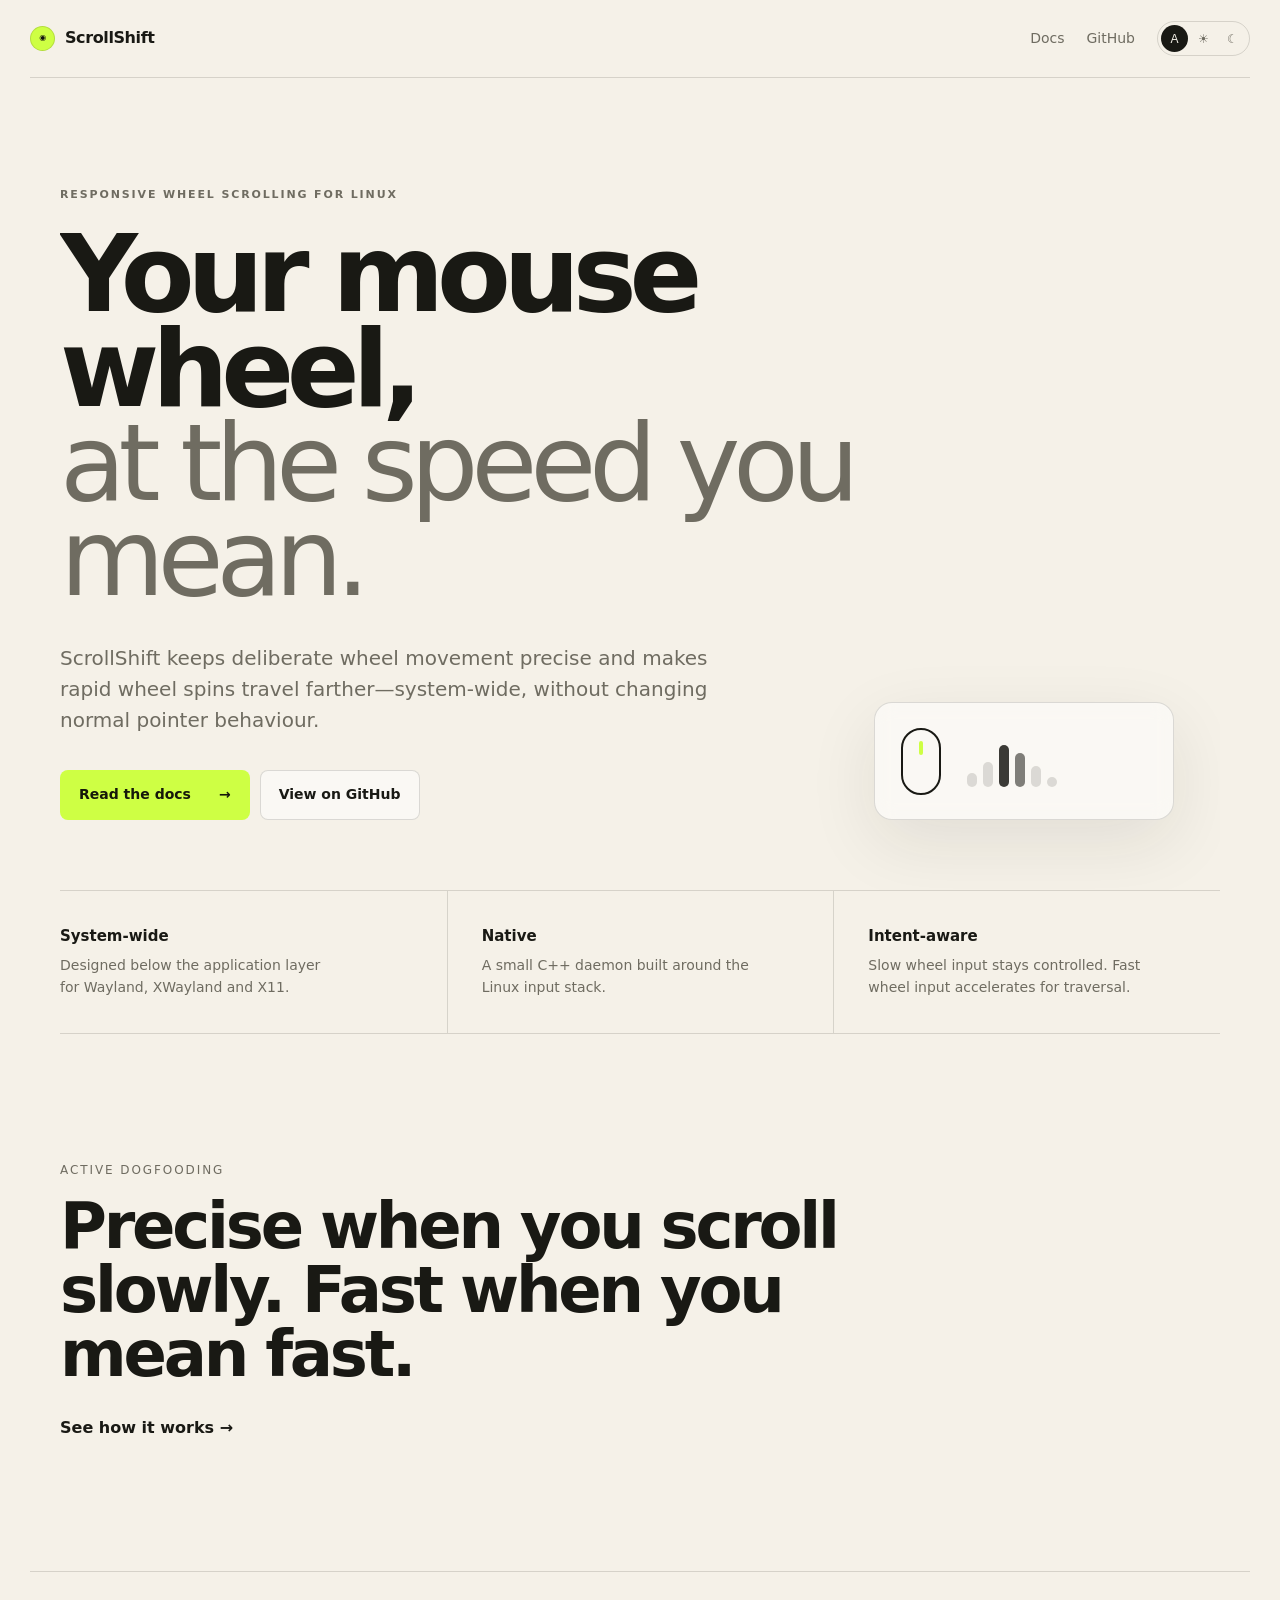
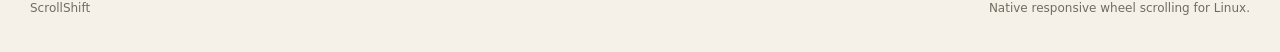
==== index.html @ bf01eac5 "initial commit" ====
<!doctype html>
<html lang="en" data-theme="system">
<head>
	<meta charset="utf-8">
	<meta name="viewport" content="width=device-width, initial-scale=1">
	<meta name="color-scheme" content="light dark">
	<meta name="theme-color" content="#f5f1e8" media="(prefers-color-scheme: light)">
	<meta name="theme-color" content="#11110f" media="(prefers-color-scheme: dark)">
	<meta name="description" content="ScrollShift brings responsive, velocity-sensitive mouse-wheel scrolling to Linux.">
	<link rel="icon" href="assets/favicon.svg" type="image/svg+xml">
	<link rel="stylesheet" href="assets/css/style.css">
	<script>document.documentElement.dataset.theme=localStorage.getItem('scrollshift-theme')||'system';</script>
	<title>Smooth scrolling for Linux · ScrollShift</title>
</head>
<body>
	<header class="site-header">
		<a class="brand" href="./" aria-label="ScrollShift home"><span class="brand-mark" aria-hidden="true">◉</span><span>ScrollShift</span></a>
		<nav class="site-nav" aria-label="Primary">
			<a href="docs/index.html">Docs</a>
			<a href="https://github.com/ScrollShift/ScrollShift">GitHub</a>
			<div class="theme-control" role="group" aria-label="Theme">
				<button type="button" data-theme-choice="system" aria-label="Use system theme">A</button>
				<button type="button" data-theme-choice="light" aria-label="Use light theme">☀</button>
				<button type="button" data-theme-choice="dark" aria-label="Use dark theme">☾</button>
			</div>
		</nav>
	</header>
	<main>
		<section class="hero shell">
			<p class="eyebrow">Responsive wheel scrolling for Linux</p>
			<h1>Your mouse wheel,<br><em>at the speed you mean.</em></h1>
			<p class="lede">ScrollShift keeps deliberate wheel movement precise and makes rapid wheel spins travel farther—system-wide, without changing normal pointer behaviour.</p>
			<div class="hero-actions">
				<a class="button primary" href="docs/index.html">Read the docs <span>→</span></a>
				<a class="button secondary" href="https://github.com/ScrollShift/ScrollShift">View on GitHub</a>
			</div>
			<div class="scroll-demo" aria-hidden="true">
				<div class="wheel"><span></span></div>
				<div class="demo-track"><i></i><i></i><i></i><i></i><i></i><i></i></div>
			</div>
		</section>
		<section class="proof shell" aria-label="ScrollShift principles">
			<article><strong>System-wide</strong><span>Designed below the application layer for Wayland, XWayland and X11.</span></article>
			<article><strong>Native</strong><span>A small C++ daemon built around the Linux input stack.</span></article>
			<article><strong>Intent-aware</strong><span>Slow wheel input stays controlled. Fast wheel input accelerates for traversal.</span></article>
		</section>
		<section class="closing shell">
			<p>Active dogfooding</p>
			<h2>Precise when you scroll slowly. Fast when you mean fast.</h2>
			<a href="docs/architecture.html">See how it works →</a>
		</section>
	</main>
	<footer class="site-footer"><span>ScrollShift</span><span>Native responsive wheel scrolling for Linux.</span></footer>
	<script src="assets/js/script.js"></script>
</body>
</html>
---- assets/css/style.css ----
:root {
  --bg: #f5f1e8; --surface: rgba(255,255,255,.52); --text: #191914; --muted: #6f6c61;
  --line: rgba(25,25,20,.14); --accent: #ceff44; --accent-ink: #15180a; --code: #e9e4d9;
  --shadow: 0 22px 70px rgba(37,33,22,.09); color-scheme: light;
}
:root[data-theme="dark"] { --bg:#11110f;--surface:rgba(255,255,255,.045);--text:#f3efe5;--muted:#aaa69b;--line:rgba(255,255,255,.13);--accent:#ceff44;--accent-ink:#101208;--code:#1a1a17;--shadow:0 22px 70px rgba(0,0,0,.25);color-scheme:dark; }
@media (prefers-color-scheme: dark) { :root[data-theme="system"] { --bg:#11110f;--surface:rgba(255,255,255,.045);--text:#f3efe5;--muted:#aaa69b;--line:rgba(255,255,255,.13);--accent:#ceff44;--accent-ink:#101208;--code:#1a1a17;--shadow:0 22px 70px rgba(0,0,0,.25);color-scheme:dark; } }
*{box-sizing:border-box} html{background:var(--bg);scroll-behavior:smooth} body{margin:0;color:var(--text);background:var(--bg);font-family:Inter,ui-sans-serif,system-ui,-apple-system,BlinkMacSystemFont,"Segoe UI",sans-serif;line-height:1.55} a{color:inherit} .shell{width:min(1160px,calc(100% - 42px));margin-inline:auto}
.site-header{height:78px;display:flex;align-items:center;justify-content:space-between;width:min(1220px,calc(100% - 42px));margin:auto;border-bottom:1px solid var(--line)}.brand{text-decoration:none;font-weight:760;letter-spacing:-.025em;display:flex;gap:10px;align-items:center}.brand-mark{width:25px;height:25px;border:1px solid var(--line);border-radius:50%;display:grid;place-items:center;font-size:8px;background:var(--accent);color:#111}.site-nav{display:flex;align-items:center;gap:22px}.site-nav>a{text-decoration:none;font-size:14px;color:var(--muted)}.site-nav>a:hover{color:var(--text)}
.theme-control{display:flex;border:1px solid var(--line);border-radius:999px;padding:3px;gap:2px}.theme-control button{width:27px;height:27px;border:0;border-radius:50%;background:transparent;color:var(--muted);cursor:pointer;font-size:12px}.theme-control button[aria-pressed="true"]{background:var(--text);color:var(--bg)}
.hero{min-height:690px;padding:108px 0 70px;position:relative;overflow:hidden}.eyebrow{text-transform:uppercase;letter-spacing:.17em;font-size:11px;font-weight:780;color:var(--muted);margin:0 0 24px}.hero h1{font-size:clamp(60px,8.4vw,124px);line-height:.88;letter-spacing:-.068em;margin:0;max-width:970px;font-weight:790}.hero h1 em{font-style:normal;color:var(--muted);font-weight:520}.lede{font-size:20px;max-width:650px;color:var(--muted);margin:38px 0 0}.hero-actions{display:flex;gap:10px;margin-top:34px}.button{display:inline-flex;align-items:center;gap:28px;padding:13px 18px;border-radius:8px;text-decoration:none;font-size:14px;font-weight:700;border:1px solid var(--line)}.button.primary{background:var(--accent);color:var(--accent-ink);border-color:transparent}.button.secondary{background:var(--surface)}
.scroll-demo{position:absolute;right:4%;bottom:70px;width:300px;height:118px;border:1px solid var(--line);background:var(--surface);backdrop-filter:blur(10px);border-radius:18px;box-shadow:var(--shadow);display:flex;align-items:center;padding:26px;gap:26px}.wheel{width:40px;height:67px;border:2px solid var(--text);border-radius:24px;display:flex;justify-content:center;padding-top:11px}.wheel span{width:4px;height:14px;border-radius:5px;background:var(--accent);animation:wheel 1.6s ease-in-out infinite}.demo-track{height:52px;flex:1;display:flex;align-items:flex-end;gap:6px}.demo-track i{width:10px;border-radius:5px;background:var(--text);opacity:.14;height:14px}.demo-track i:nth-child(2){height:25px}.demo-track i:nth-child(3){height:42px;opacity:.85}.demo-track i:nth-child(4){height:34px;opacity:.55}.demo-track i:nth-child(5){height:21px}.demo-track i:nth-child(6){height:10px}@keyframes wheel{50%{transform:translateY(17px);opacity:.2}}
.proof{display:grid;grid-template-columns:repeat(3,1fr);border-top:1px solid var(--line);border-bottom:1px solid var(--line)}.proof article{padding:34px 34px 34px 0;display:grid;gap:7px}.proof article+article{border-left:1px solid var(--line);padding-left:34px}.proof strong{font-size:15px}.proof span{color:var(--muted);font-size:14px;max-width:280px}.closing{padding:115px 0 130px}.closing>p{font-size:12px;text-transform:uppercase;letter-spacing:.16em;color:var(--muted)}.closing h2{font-size:clamp(36px,5vw,70px);line-height:1;letter-spacing:-.05em;max-width:800px;margin:15px 0 30px}.closing a{font-weight:750;text-decoration:none}.site-footer{width:min(1220px,calc(100% - 42px));margin:auto;padding:27px 0 34px;border-top:1px solid var(--line);display:flex;justify-content:space-between;font-size:12px;color:var(--muted)}
.docs-shell{display:grid;grid-template-columns:220px minmax(0,760px);gap:72px;padding:74px 0 120px}.docs-nav{position:sticky;top:30px;align-self:start;display:grid;gap:3px}.docs-nav p{font-size:11px;text-transform:uppercase;letter-spacing:.15em;color:var(--muted);font-weight:760;margin:0 0 13px}.docs-nav a{text-decoration:none;color:var(--muted);padding:7px 9px;border-radius:6px;font-size:14px}.docs-nav a:hover,.docs-nav a.active{color:var(--text);background:var(--surface)}.docs-content h1{font-size:clamp(44px,6vw,72px);letter-spacing:-.055em;line-height:.95;margin:0 0 25px}.docs-lede{font-size:20px;color:var(--muted);margin:0 0 44px}.docs-content h2{font-size:27px;letter-spacing:-.03em;margin:52px 0 15px}.docs-content p,.docs-content li{font-size:16px;color:var(--muted)}.docs-content strong{color:var(--text)}.docs-content code{font-family:"SFMono-Regular",Consolas,"Liberation Mono",monospace;font-size:.91em;color:var(--text)}.docs-content pre{background:var(--code);border:1px solid var(--line);padding:22px;border-radius:10px;overflow:auto;line-height:1.65;margin:22px 0}.docs-content pre code{font-size:13px}.docs-content li+li{margin-top:9px}.callout{border-left:3px solid var(--accent);background:var(--surface);padding:18px 20px;margin:28px 0;color:var(--muted);font-size:14px}.next{margin-top:54px!important}.next a{color:var(--text);font-weight:750;text-decoration:none}.roadmap-list{padding-left:22px}.roadmap-list li{padding-left:7px;margin-bottom:15px}
@media(max-width:850px){.hero{padding-top:80px;min-height:auto}.scroll-demo{display:none}.proof{grid-template-columns:1fr}.proof article{padding:27px 0}.proof article+article{border-left:0;border-top:1px solid var(--line);padding-left:0}.docs-shell{grid-template-columns:1fr;gap:38px}.docs-nav{position:static;display:flex;flex-wrap:wrap}.docs-nav p{width:100%}.site-nav{gap:12px}.site-nav>a:first-child{display:none}}
@media(max-width:560px){.site-header{height:66px}.site-nav>a{display:none}.hero{padding:68px 0 58px}.hero h1{font-size:56px}.lede{font-size:17px}.hero-actions{align-items:stretch;flex-direction:column;max-width:260px}.closing{padding:80px 0}.site-footer{gap:20px;flex-direction:column}.docs-shell{padding-top:48px}.docs-content h1{font-size:46px}.docs-nav a{padding-left:0;background:none!important;margin-right:10px}}
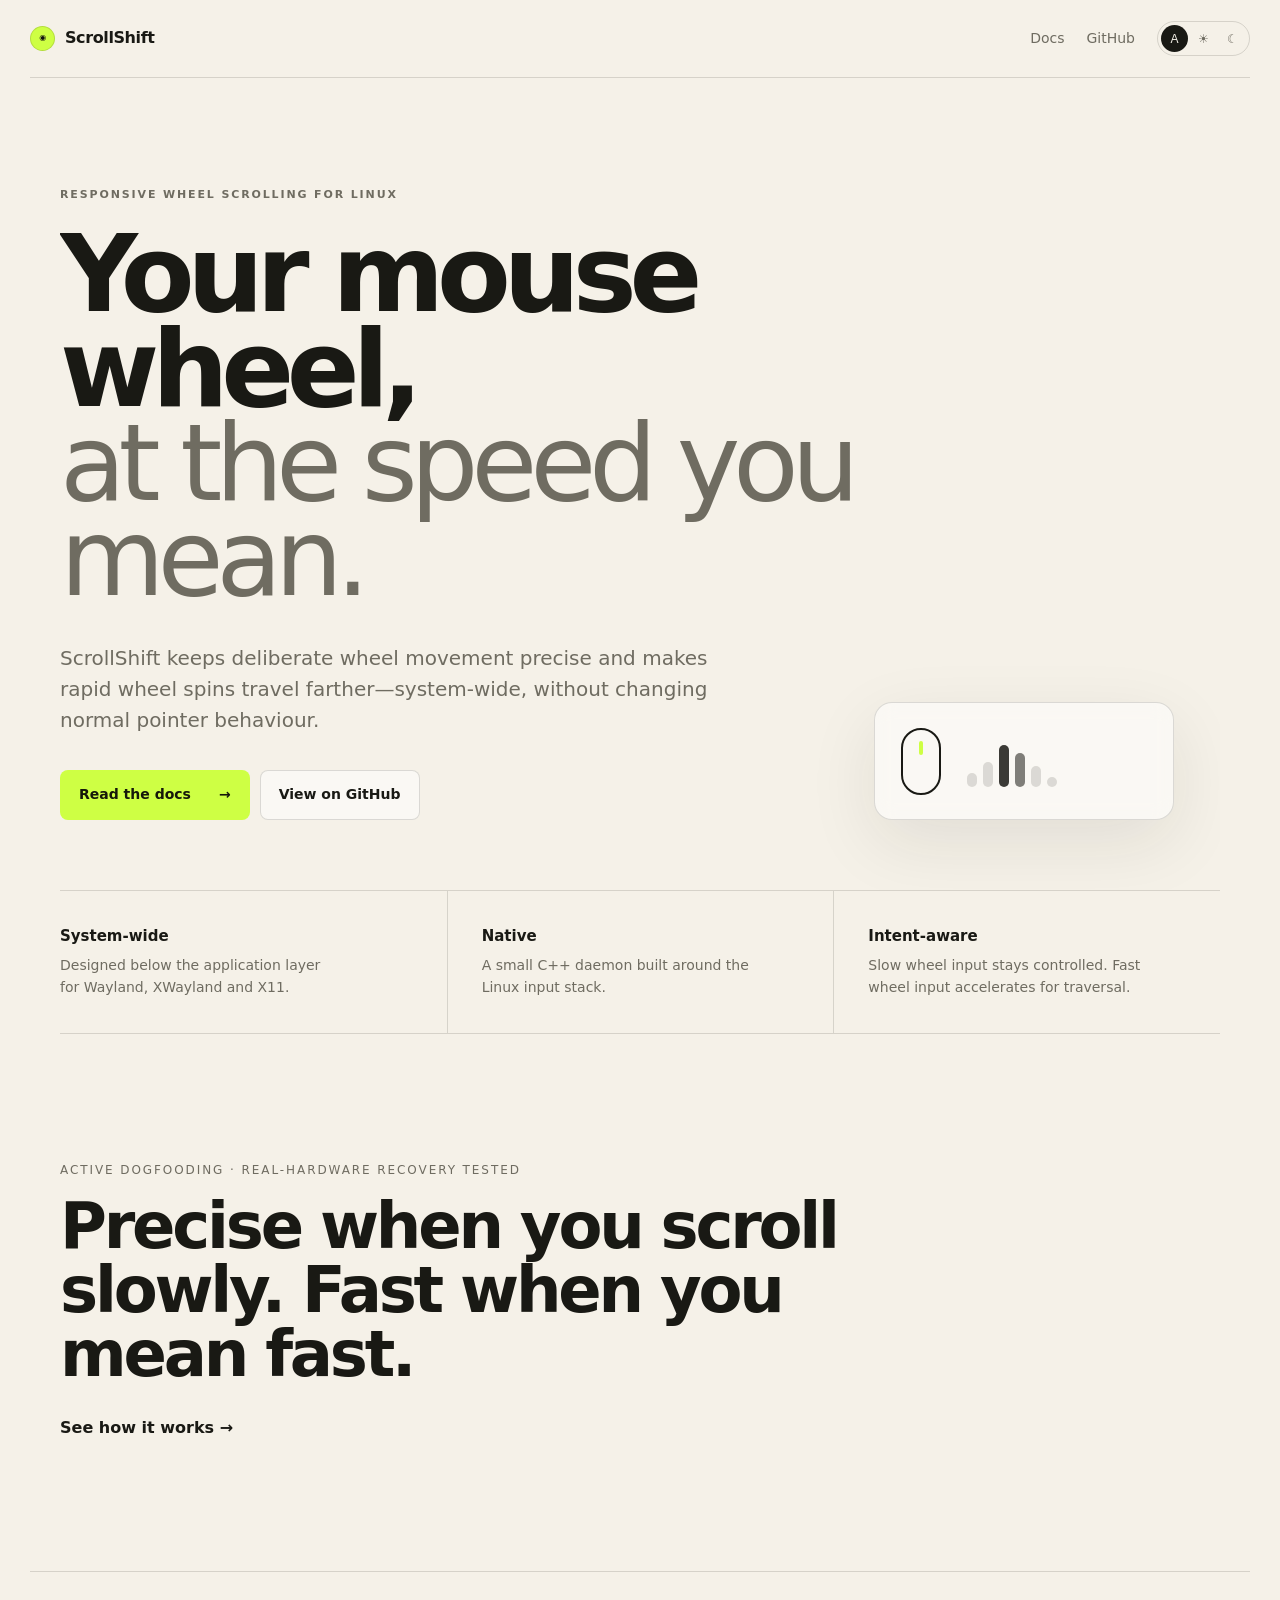
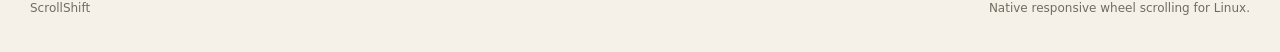
==== commit 4c4cfe68: "Reconcile ScrollShift website with current dogfooding state" ====
--- a/index.html
+++ b/index.html
@@ -10,14 +10,14 @@
 	<link rel="icon" href="assets/favicon.svg" type="image/svg+xml">
 	<link rel="stylesheet" href="assets/css/style.css">
 	<script>document.documentElement.dataset.theme=localStorage.getItem('scrollshift-theme')||'system';</script>
-	<title>Smooth scrolling for Linux · ScrollShift</title>
+	<title>Responsive wheel scrolling for Linux · ScrollShift</title>
 </head>
 <body>
 	<header class="site-header">
 		<a class="brand" href="./" aria-label="ScrollShift home"><span class="brand-mark" aria-hidden="true">◉</span><span>ScrollShift</span></a>
 		<nav class="site-nav" aria-label="Primary">
 			<a href="docs/index.html">Docs</a>
-			<a href="https://github.com/ScrollShift/ScrollShift">GitHub</a>
+			<a href="https://github.com/scrollshift-dev/ScrollShift">GitHub</a>
 			<div class="theme-control" role="group" aria-label="Theme">
 				<button type="button" data-theme-choice="system" aria-label="Use system theme">A</button>
 				<button type="button" data-theme-choice="light" aria-label="Use light theme">☀</button>
@@ -32,7 +32,7 @@
 			<p class="lede">ScrollShift keeps deliberate wheel movement precise and makes rapid wheel spins travel farther—system-wide, without changing normal pointer behaviour.</p>
 			<div class="hero-actions">
 				<a class="button primary" href="docs/index.html">Read the docs <span>→</span></a>
-				<a class="button secondary" href="https://github.com/ScrollShift/ScrollShift">View on GitHub</a>
+				<a class="button secondary" href="https://github.com/scrollshift-dev/ScrollShift">View on GitHub</a>
 			</div>
 			<div class="scroll-demo" aria-hidden="true">
 				<div class="wheel"><span></span></div>
@@ -45,7 +45,7 @@
 			<article><strong>Intent-aware</strong><span>Slow wheel input stays controlled. Fast wheel input accelerates for traversal.</span></article>
 		</section>
 		<section class="closing shell">
-			<p>Active dogfooding</p>
+			<p>Active dogfooding · real-hardware recovery tested</p>
 			<h2>Precise when you scroll slowly. Fast when you mean fast.</h2>
 			<a href="docs/architecture.html">See how it works →</a>
 		</section>
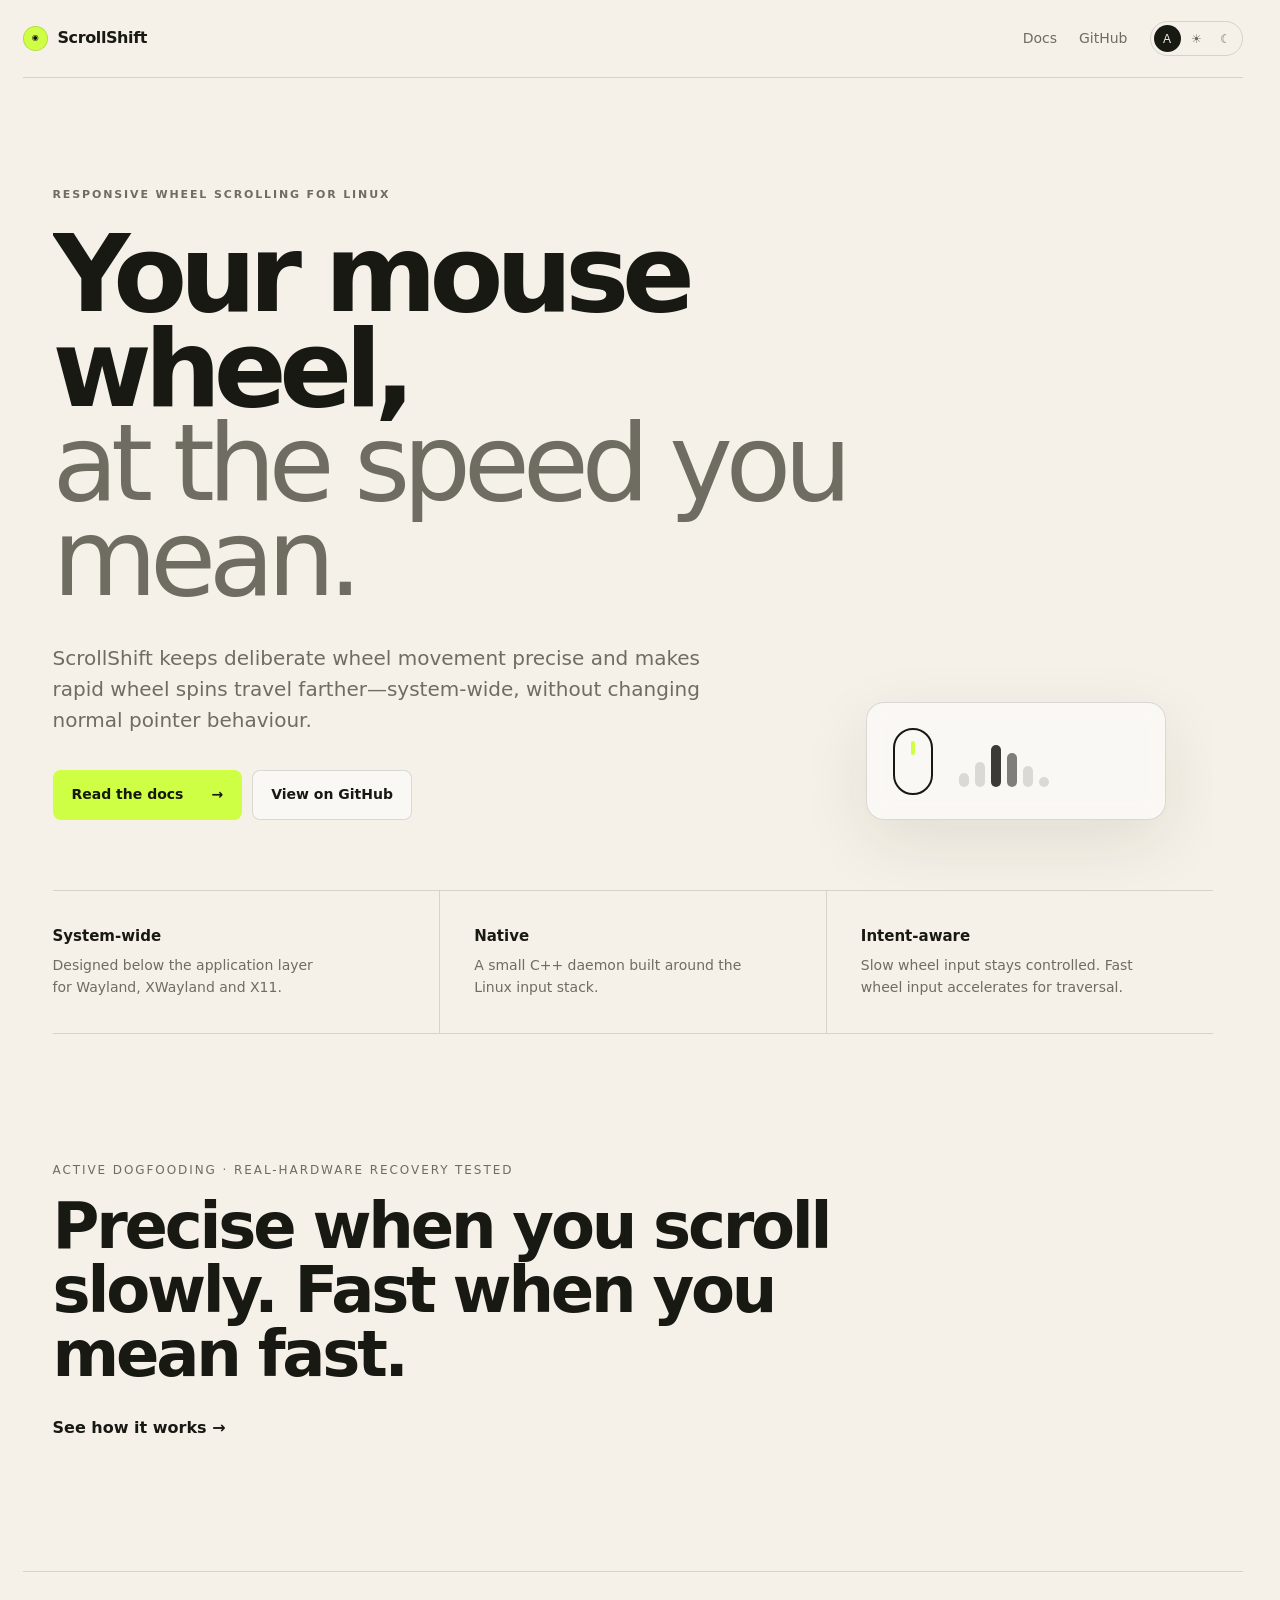
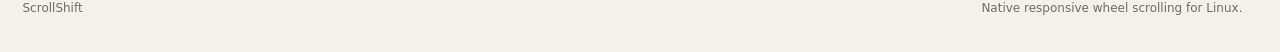
==== commit 17cd77b2: "Add mobile hamburger and full-page menus Add a main hamburger and a docs hamburger revealing full-pa" ====
--- a/index.html
+++ b/index.html
@@ -24,7 +24,17 @@
 				<button type="button" data-theme-choice="dark" aria-label="Use dark theme">☾</button>
 			</div>
 		</nav>
+		<button class="menu-toggle" type="button" aria-expanded="false" aria-controls="mobile-menu" data-menu-toggle aria-label="Open navigation"><span></span><span></span></button>
 	</header>
+	<div class="mobile-menu" id="mobile-menu" data-mobile-menu hidden>
+		<a href="docs/index.html">Docs</a>
+		<a href="https://github.com/scrollshift-dev/ScrollShift">GitHub</a>
+		<div class="theme-control" role="group" aria-label="Theme">
+			<button type="button" data-theme-choice="system" aria-label="Use system theme">A</button>
+			<button type="button" data-theme-choice="light" aria-label="Use light theme">☀</button>
+			<button type="button" data-theme-choice="dark" aria-label="Use dark theme">☾</button>
+		</div>
+	</div>
 	<main>
 		<section class="hero shell">
 			<p class="eyebrow">Responsive wheel scrolling for Linux</p>
--- a/assets/css/style.css
+++ b/assets/css/style.css
@@ -14,3 +14,4 @@
 .docs-shell{display:grid;grid-template-columns:220px minmax(0,760px);gap:72px;padding:74px 0 120px}.docs-nav{position:sticky;top:30px;align-self:start;display:grid;gap:3px}.docs-nav p{font-size:11px;text-transform:uppercase;letter-spacing:.15em;color:var(--muted);font-weight:760;margin:0 0 13px}.docs-nav a{text-decoration:none;color:var(--muted);padding:7px 9px;border-radius:6px;font-size:14px}.docs-nav a:hover,.docs-nav a.active{color:var(--text);background:var(--surface)}.docs-content h1{font-size:clamp(44px,6vw,72px);letter-spacing:-.055em;line-height:.95;margin:0 0 25px}.docs-lede{font-size:20px;color:var(--muted);margin:0 0 44px}.docs-content h2{font-size:27px;letter-spacing:-.03em;margin:52px 0 15px}.docs-content p,.docs-content li{font-size:16px;color:var(--muted)}.docs-content strong{color:var(--text)}.docs-content code{font-family:"SFMono-Regular",Consolas,"Liberation Mono",monospace;font-size:.91em;color:var(--text)}.docs-content pre{background:var(--code);border:1px solid var(--line);padding:22px;border-radius:10px;overflow:auto;line-height:1.65;margin:22px 0}.docs-content pre code{font-size:13px}.docs-content li+li{margin-top:9px}.callout{border-left:3px solid var(--accent);background:var(--surface);padding:18px 20px;margin:28px 0;color:var(--muted);font-size:14px}.next{margin-top:54px!important}.next a{color:var(--text);font-weight:750;text-decoration:none}.roadmap-list{padding-left:22px}.roadmap-list li{padding-left:7px;margin-bottom:15px}
 @media(max-width:850px){.hero{padding-top:80px;min-height:auto}.scroll-demo{display:none}.proof{grid-template-columns:1fr}.proof article{padding:27px 0}.proof article+article{border-left:0;border-top:1px solid var(--line);padding-left:0}.docs-shell{grid-template-columns:1fr;gap:38px}.docs-nav{position:static;display:flex;flex-wrap:wrap}.docs-nav p{width:100%}.site-nav{gap:12px}.site-nav>a:first-child{display:none}}
 @media(max-width:560px){.site-header{height:66px}.site-nav>a{display:none}.hero{padding:68px 0 58px}.hero h1{font-size:56px}.lede{font-size:17px}.hero-actions{align-items:stretch;flex-direction:column;max-width:260px}.closing{padding:80px 0}.site-footer{gap:20px;flex-direction:column}.docs-shell{padding-top:48px}.docs-content h1{font-size:46px}.docs-nav a{padding-left:0;background:none!important;margin-right:10px}}
+html{scrollbar-gutter:stable}.menu-toggle,.docs-menu-toggle{display:none;width:44px;height:44px;padding:0;border:0;background:transparent;position:fixed;z-index:45;cursor:pointer}.menu-toggle span,.docs-menu-toggle span{position:absolute;left:9px;width:26px;height:2px;border-radius:2px;background:var(--text);transition:transform .18s ease,top .18s ease}.menu-toggle span:first-child,.docs-menu-toggle span:first-child{top:16px}.menu-toggle span:last-child,.docs-menu-toggle span:last-child{top:27px}.menu-toggle[aria-expanded="true"] span:first-child,.docs-menu-toggle[aria-expanded="true"] span:first-child{top:21px;transform:rotate(45deg)}.menu-toggle[aria-expanded="true"] span:last-child,.docs-menu-toggle[aria-expanded="true"] span:last-child{top:21px;transform:rotate(-45deg)}.menu-toggle{top:15px;right:18px}.docs-menu-toggle{top:85px;right:18px}.mobile-menu,.docs-mobile-nav{display:none;position:fixed;inset:0;z-index:15;padding:86px 22px 60px;background:var(--bg);overflow-y:auto;overscroll-behavior:contain}.docs-mobile-nav{padding-top:142px}.mobile-menu.open,.docs-mobile-nav.open{display:block}.mobile-menu>a{display:block;padding:20px 2px;border-bottom:1px solid var(--line);color:var(--text);font-size:18px;font-weight:650;text-decoration:none}.mobile-menu>a:hover{color:var(--accent)}.mobile-menu .theme-control{display:flex;gap:6px;margin:22px 0 0;padding-top:18px;border-top:1px solid var(--line)}.docs-mobile-nav p{margin:20px 2px 6px;color:var(--muted);font:800 10px ui-monospace,monospace;letter-spacing:.14em;text-transform:uppercase}.docs-mobile-nav p:first-child{margin-top:0}.docs-mobile-nav a{display:block;padding:12px 2px;border-bottom:1px solid var(--line);color:var(--muted);font-size:15px;text-decoration:none}.docs-mobile-nav a:hover,.docs-mobile-nav a.active{color:var(--text)}@media(max-width:560px){.site-nav{display:none}.menu-toggle{display:block}.docs-menu-toggle{display:block}.mobile-menu.open,.docs-mobile-nav.open{display:block}.docs-shell .docs-nav{display:none!important}}
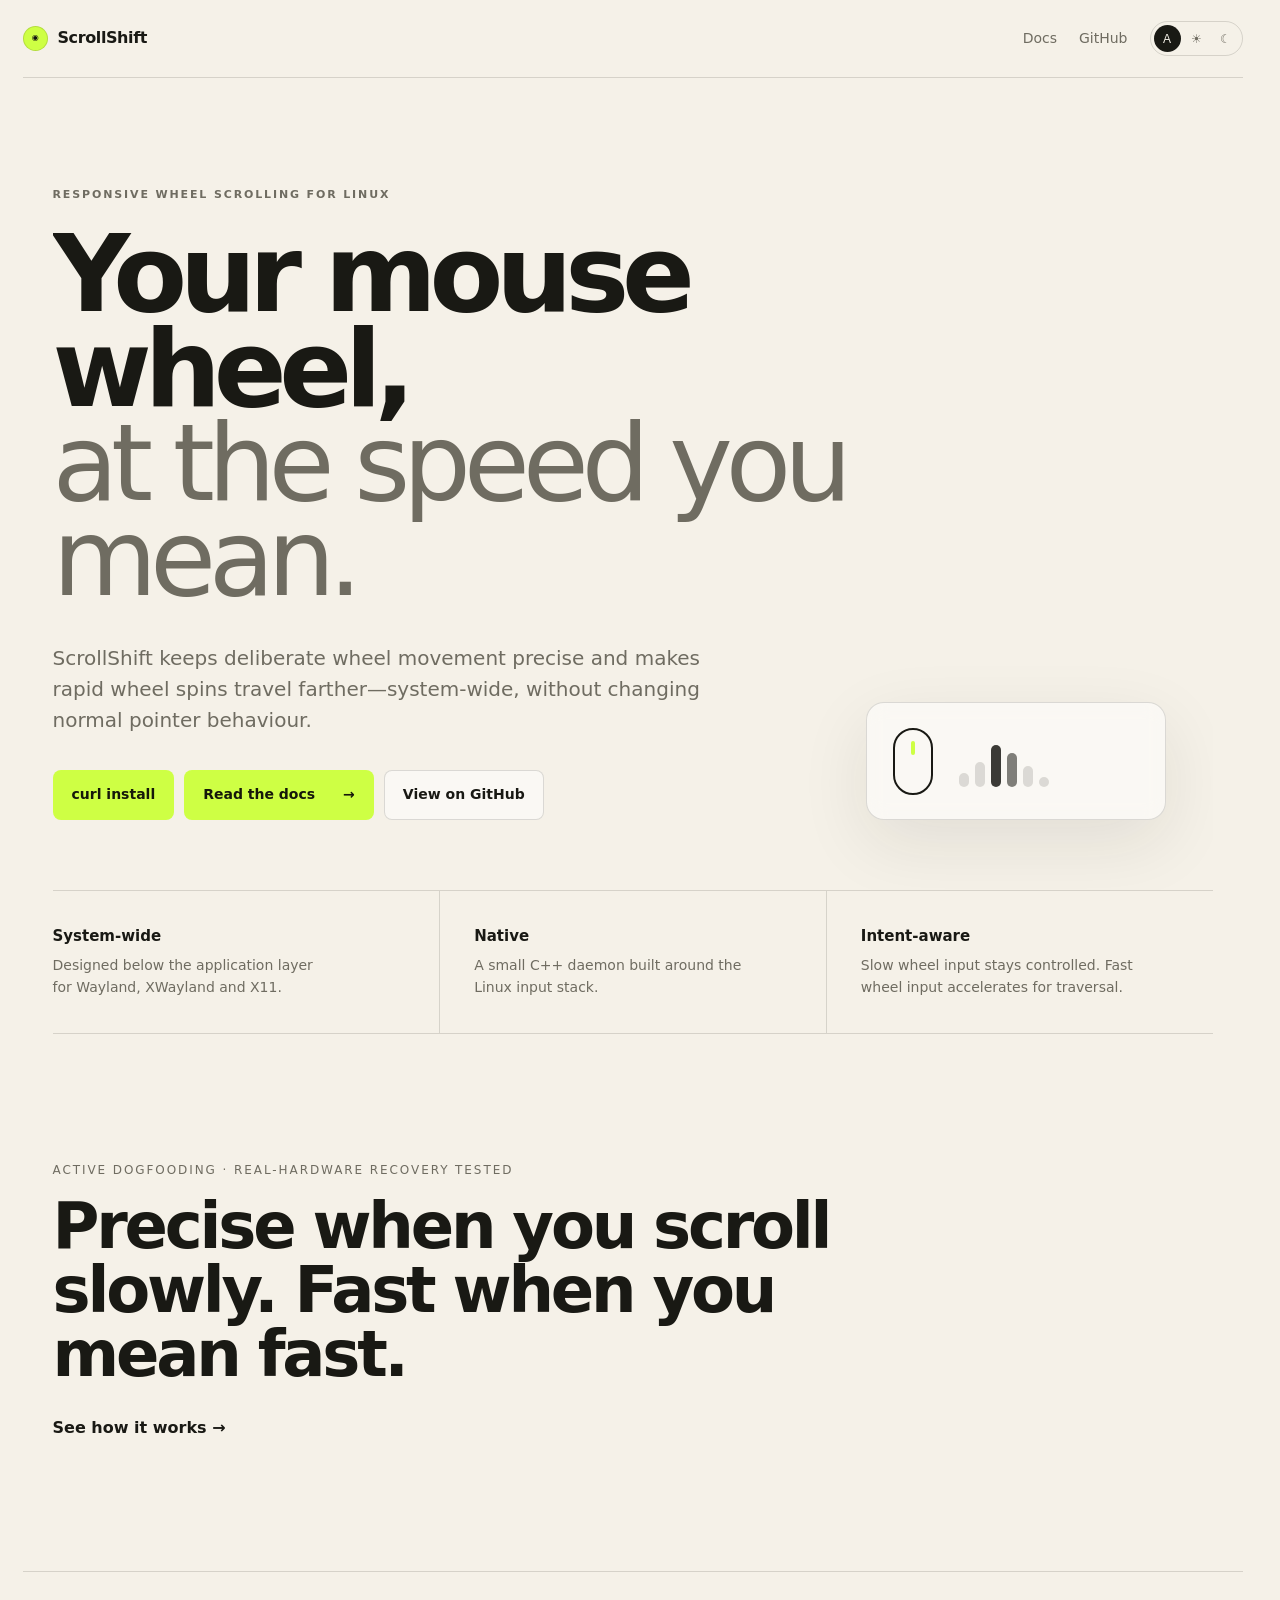
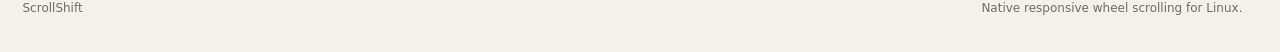
==== commit bb28aef0: "Add release installation scripts" ====
--- a/index.html
+++ b/index.html
@@ -41,6 +41,7 @@
 			<h1>Your mouse wheel,<br><em>at the speed you mean.</em></h1>
 			<p class="lede">ScrollShift keeps deliberate wheel movement precise and makes rapid wheel spins travel farther—system-wide, without changing normal pointer behaviour.</p>
 			<div class="hero-actions">
+				<a class="button primary" href="https://scrollshift.dev/install.sh">curl install</a>
 				<a class="button primary" href="docs/index.html">Read the docs <span>→</span></a>
 				<a class="button secondary" href="https://github.com/scrollshift-dev/ScrollShift">View on GitHub</a>
 			</div>
